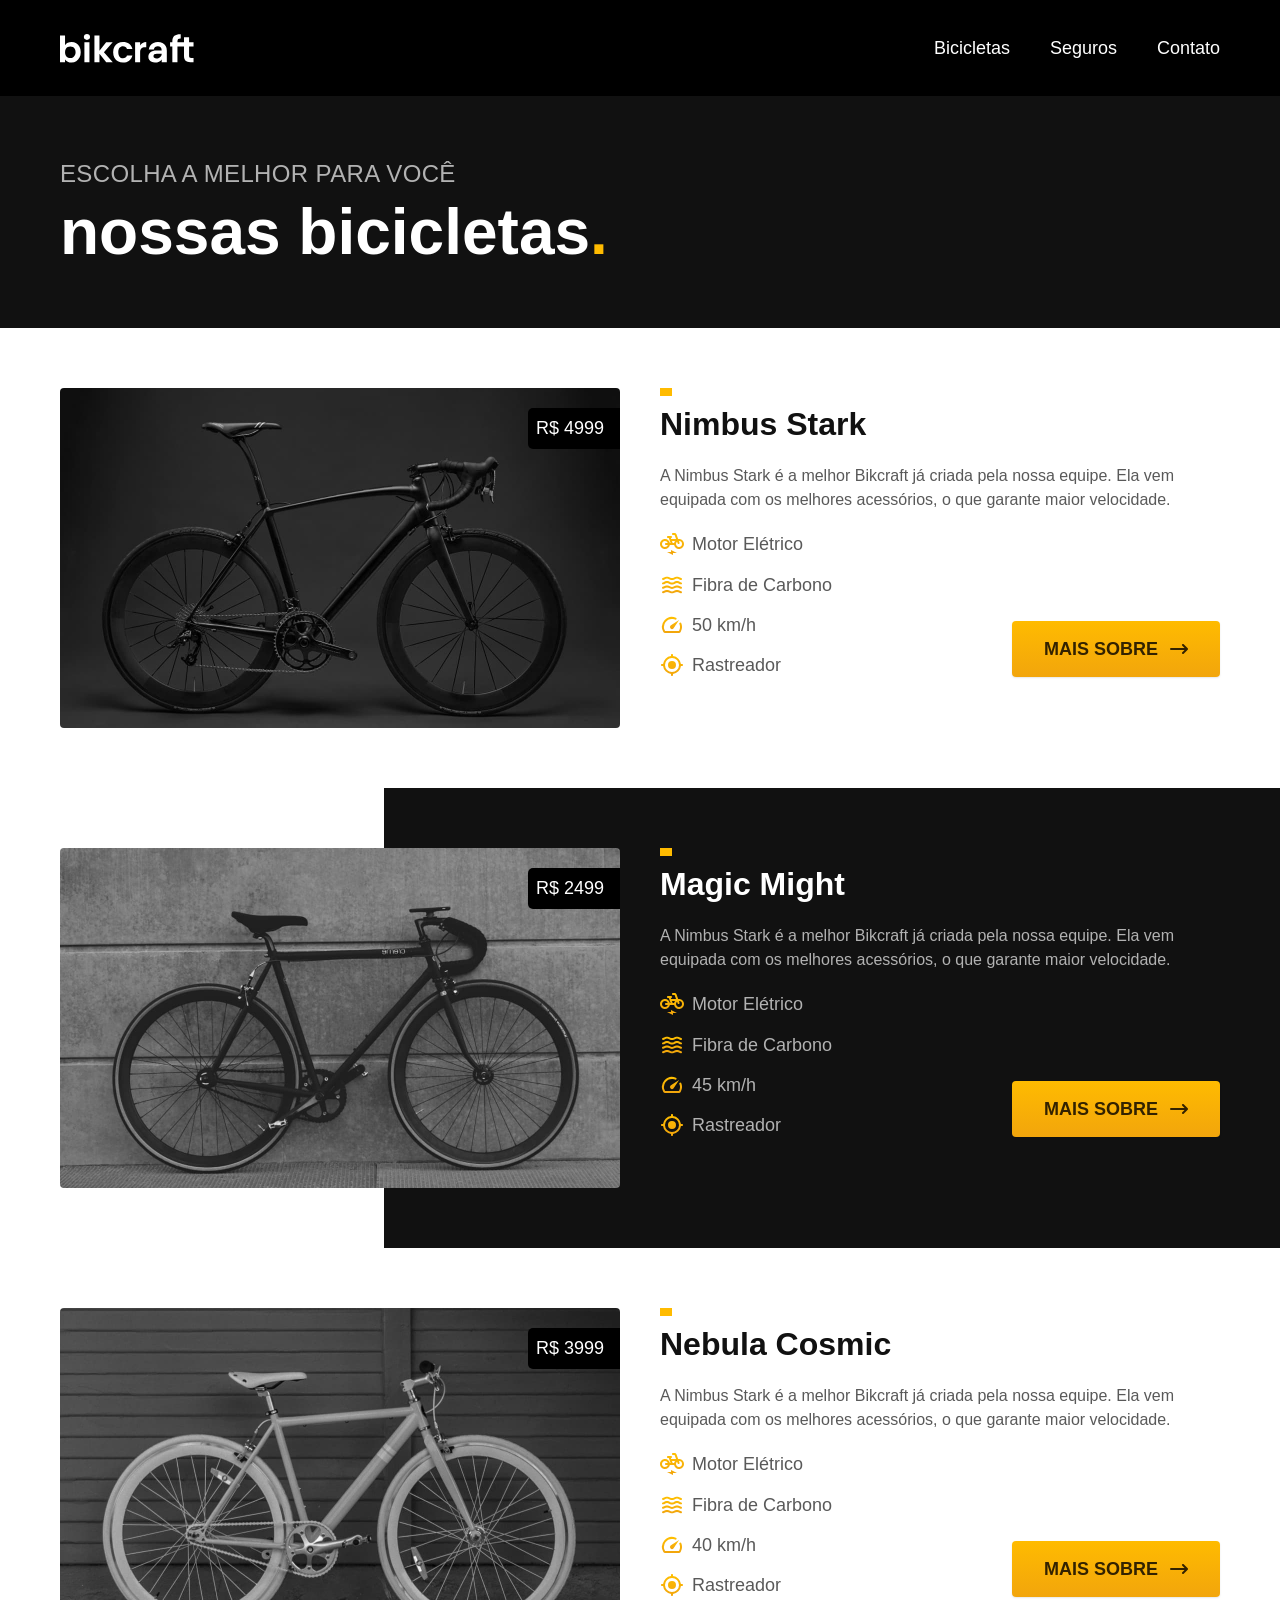
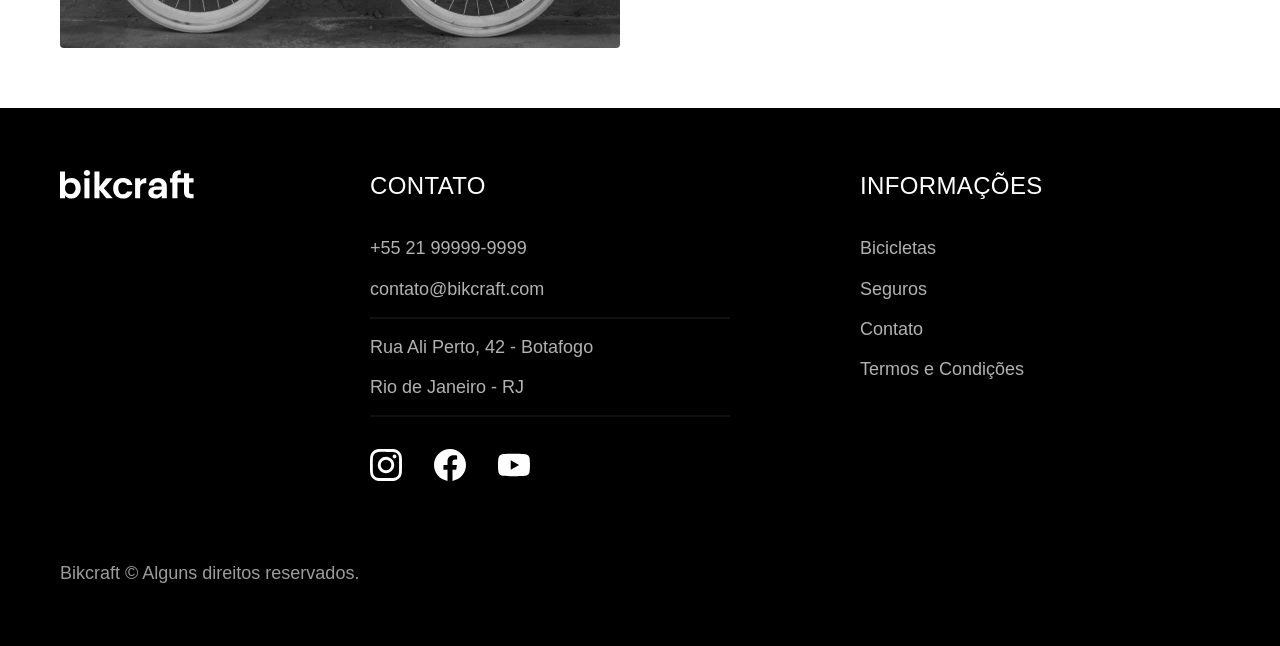
==== bicicletas.html @ 522a3705 "interações internas" ====
<!DOCTYPE html>
<html lang="pt-br">

<head>
  <meta charset="UTF-8">
  <meta name="viewport" content="width=device-width, initial-scale=1.0">
  <title>Bicicletas | Bikcraft</title>
  <meta name="description" content="Bicicletas.">

  <link rel="stylesheet" href="./css/style.css">

</head>

<body id="bicicletas">
  <header class="header-bg">
    <div class="header container">
      <a href="./">
        <img src="./img/bikcraft.svg" alt="Bikcraft">
      </a>

      <nav aria-label="primária">
        <ul class="header-menu font-1-m cor-0">
          <li><a href="./bicicletas.html">Bicicletas</a></li>
          <li><a href="./seguros.html">Seguros</a></li>
          <li><a href="./contato.html">Contato</a></li>
        </ul>
      </nav>
    </div>
  </header>

  <main>
    <div class="titulo-bg">
      <div class="titulo container">
        <p class="font-2-l-b cor-5">Escolha a melhor para você</p>
        <h1 class="font-1-xxl cor-0">nossas bicicletas<span class="cor-p1">.</span></h1>
      </div>
    </div>

    <div class="bicicletas container">
      <div class="bicicletas-imagem">
        <img src="./img/bicicletas/nimbus.jpg" alt="Bicicleta Preta">
        <span class="font-2-m cor-0">R$ 4999</span>
      </div>
      <div class="bicicletas-conteudo">
        <h2 class="font-1-xl">Nimbus Stark</h2>
        <p class="font-2-s cor-8">A Nimbus Stark é a melhor Bikcraft já criada pela nossa equipe. Ela vem equipada com os melhores acessórios, o que garante maior velocidade.</p>
        <ul class="font-1-m cor-8">
          <li>
            <img src="./img/icones/eletrica.svg" alt="">
            Motor Elétrico
          </li>
          <li>
            <img src="./img/icones/carbono.svg" alt="">
            Fibra de Carbono
          </li>
          <li>
            <img src="./img/icones/velocidade.svg" alt="">
            50 km/h
          </li>
          <li>
            <img src="./img/icones/rastreador.svg" alt="">
            Rastreador
          </li>
        </ul>
        <a class="botao seta" href="./bicicletas/nimbus.html">Mais Sobre</a>
      </div>
    </div>

    <div class="bicicletas-bg">
      <div class="bicicletas container">
        <div class="bicicletas-imagem">
          <img src="./img/bicicletas/magic.jpg" alt="Bicicleta Preta">
          <span class="font-2-m cor-0">R$ 2499</span>
        </div>
        <div class="bicicletas-conteudo">
          <h2 class="font-1-xl cor-0">Magic Might</h2>
          <p class="font-2-s cor-5">A Nimbus Stark é a melhor Bikcraft já criada pela nossa equipe. Ela vem equipada com os melhores acessórios, o que garante maior velocidade.</p>
          <ul class="font-1-m cor-5">
            <li>
              <img src="./img/icones/eletrica.svg" alt="">
              Motor Elétrico
            </li>
            <li>
              <img src="./img/icones/carbono.svg" alt="">
              Fibra de Carbono
            </li>
            <li>
              <img src="./img/icones/velocidade.svg" alt="">
              45 km/h
            </li>
            <li>
              <img src="./img/icones/rastreador.svg" alt="">
              Rastreador
            </li>
          </ul>
          <a class="botao seta" href="./bicicletas/magic.html">Mais Sobre</a>
        </div>
      </div>
    </div>

    <div class="bicicletas container">
      <div class="bicicletas-imagem">
        <img src="./img/bicicletas/nebula.jpg" alt="Bicicleta Preta">
        <span class="font-2-m cor-0">R$ 3999</span>
      </div>
      <div class="bicicletas-conteudo">
        <h2 class="font-1-xl">Nebula Cosmic</h2>
        <p class="font-2-s cor-8">A Nimbus Stark é a melhor Bikcraft já criada pela nossa equipe. Ela vem equipada com os melhores acessórios, o que garante maior velocidade.</p>
        <ul class="font-1-m cor-8">
          <li>
            <img src="./img/icones/eletrica.svg" alt="">
            Motor Elétrico
          </li>
          <li>
            <img src="./img/icones/carbono.svg" alt="">
            Fibra de Carbono
          </li>
          <li>
            <img src="./img/icones/velocidade.svg" alt="">
            40 km/h
          </li>
          <li>
            <img src="./img/icones/rastreador.svg" alt="">
            Rastreador
          </li>
        </ul>
        <a class="botao seta" href="./bicicletas/nebula.html">Mais Sobre</a>
      </div>
    </div>
  </main>

  <footer class="footer-bg">
    <div class="footer container">
      <img src="./img/bikcraft.svg" alt="Bikcraft">
      <div class="footer-contato">
        <h3 class="font-2-l-b cor-0">contato</h3>
        <ul class="cor-5 font-2-m">
          <li><a href="tel:+5521999999999">+55 21 99999-9999</a></li>
          <li><a href="mailto:contato@bikcraft.com">contato@bikcraft.com</a></li>
          <li>Rua Ali Perto, 42 - Botafogo</li>
          <li>Rio de Janeiro - RJ</li>
        </ul>
        <div class="footer-redes">
          <a href="./">
            <img src="./img/redes/instagram.svg" alt="Instagram">
          </a>
          <a href="./">
            <img src="./img/redes/facebook.svg" alt="Facebook">
          </a>
          <a href="./">
            <img src="./img/redes/youtube.svg" alt="Youtube">
          </a>
        </div>
      </div>
      <div class="footer-informacoes">
        <h3 class="font-2-l-b cor-0">Informações</h3>
        <nav>
          <ul class="font-1-m cor-5">
            <li><a href="./bicicletas.html">Bicicletas</a></li>
            <li><a href="./seguros.html">Seguros</a></li>
            <li><a href="./contato.html">Contato</a></li>
            <li><a href="./termos.html">Termos e Condições</a></li>
          </ul>
        </nav>
      </div>
      <p class="footer-copy font-2-m cor-6">Bikcraft © Alguns direitos reservados.</p>
    </div>
  </footer>
</body>

</html>
---- css/style.css ----
@import "./global/global.css";
@import "./utilidades/tipografia.css";
@import "./utilidades/cores.css";

@import "./global/header.css";
@import "./global/footer.css";

/* Utilidades */
@import "./utilidades/componentes.css";

/* Home */
@import "./home/introducao.css";
@import "./home/tecnologia.css";
@import "./home/parceiros.css";
@import "./home/depoimento.css";

/* Bicicletas */
@import "./bicicletas/bicicletas-lista.css";
@import "./bicicletas/bicicletas.css";

/* Bicicleta */
@import "./bicicleta/bicicleta.css";
@import "./bicicleta/seguro.css";

/* Seguros */
@import "./seguros/seguros.css";
@import "./seguros/vantagens.css";
@import "./seguros/perguntas.css";

/* Termos */
@import "./termos/termos.css";
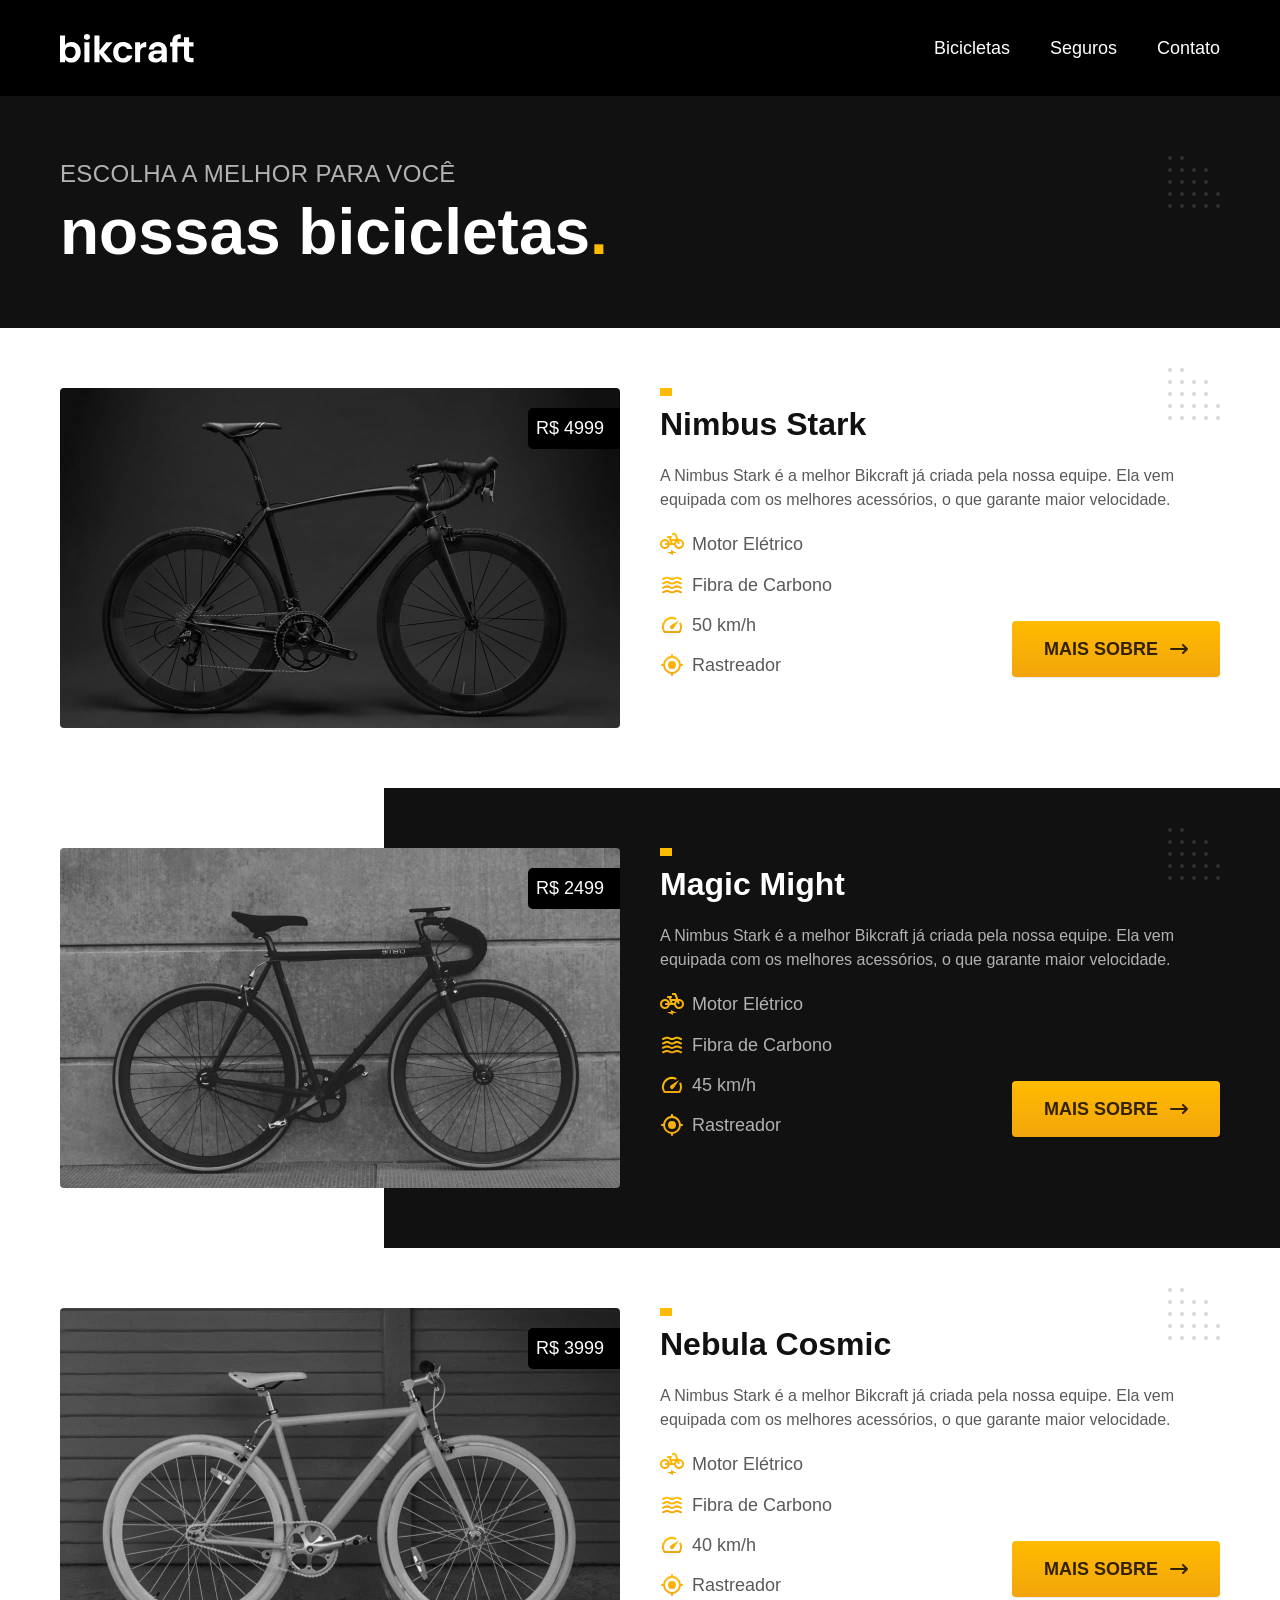
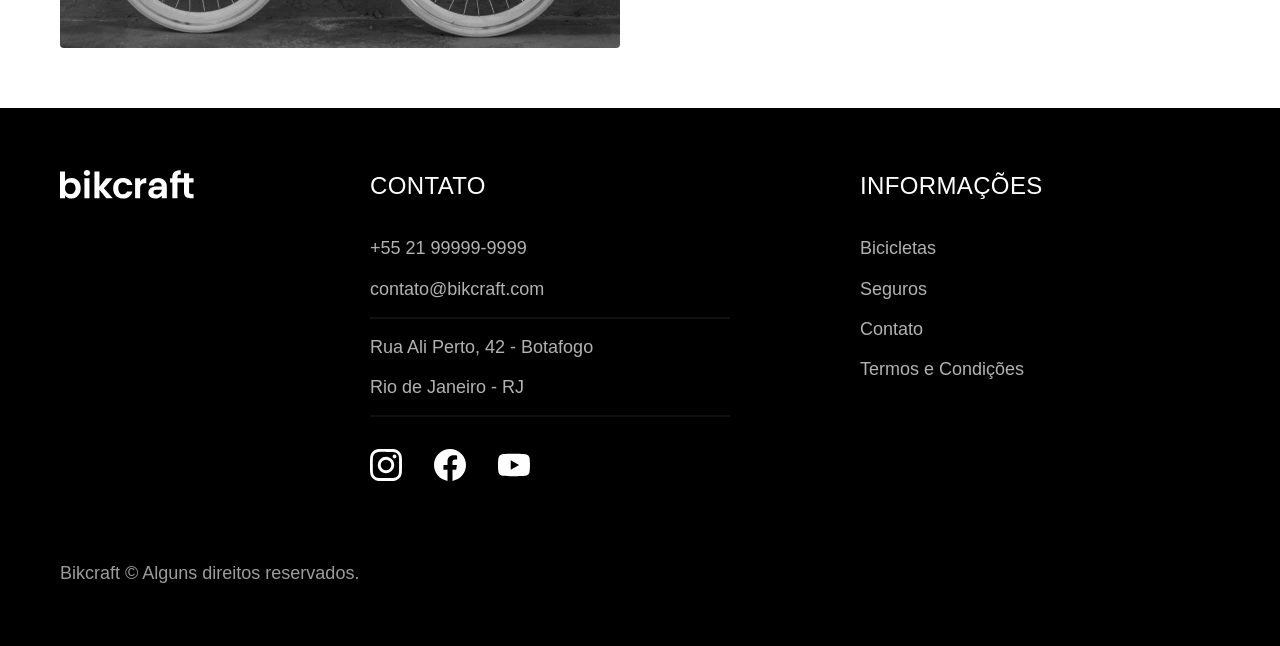
==== commit 8fad468b: "site html css completo" ====
--- a/bicicletas.html
+++ b/bicicletas.html
@@ -7,6 +7,7 @@
   <title>Bicicletas | Bikcraft</title>
   <meta name="description" content="Bicicletas.">
 
+  <link rel="preload" href="./css/style.css" as="style">
   <link rel="stylesheet" href="./css/style.css">
 
 </head>
@@ -15,7 +16,7 @@
   <header class="header-bg">
     <div class="header container">
       <a href="./">
-        <img src="./img/bikcraft.svg" alt="Bikcraft">
+        <img src="./img/bikcraft.svg" width="136" height="32" alt="Bikcraft">
       </a>
 
       <nav aria-label="primária">
@@ -38,7 +39,7 @@
 
     <div class="bicicletas container">
       <div class="bicicletas-imagem">
-        <img src="./img/bicicletas/nimbus.jpg" alt="Bicicleta Preta">
+        <img src="./img/bicicletas/nimbus.jpg" width="1120" height="680" alt="Bicicleta Preta">
         <span class="font-2-m cor-0">R$ 4999</span>
       </div>
       <div class="bicicletas-conteudo">
@@ -46,19 +47,19 @@
         <p class="font-2-s cor-8">A Nimbus Stark é a melhor Bikcraft já criada pela nossa equipe. Ela vem equipada com os melhores acessórios, o que garante maior velocidade.</p>
         <ul class="font-1-m cor-8">
           <li>
-            <img src="./img/icones/eletrica.svg" alt="">
+            <img src="./img/icones/eletrica.svg" width="32" height="32" alt="">
             Motor Elétrico
           </li>
           <li>
-            <img src="./img/icones/carbono.svg" alt="">
+            <img src="./img/icones/carbono.svg" width="32" height="32" alt="">
             Fibra de Carbono
           </li>
           <li>
-            <img src="./img/icones/velocidade.svg" alt="">
+            <img src="./img/icones/velocidade.svg" width="32" height="32" alt="">
             50 km/h
           </li>
           <li>
-            <img src="./img/icones/rastreador.svg" alt="">
+            <img src="./img/icones/rastreador.svg" width="32" height="32" alt="">
             Rastreador
           </li>
         </ul>
@@ -69,7 +70,7 @@
     <div class="bicicletas-bg">
       <div class="bicicletas container">
         <div class="bicicletas-imagem">
-          <img src="./img/bicicletas/magic.jpg" alt="Bicicleta Preta">
+          <img src="./img/bicicletas/magic.jpg" width="1120" height="680" alt="Bicicleta Preta">
           <span class="font-2-m cor-0">R$ 2499</span>
         </div>
         <div class="bicicletas-conteudo">
@@ -77,19 +78,19 @@
           <p class="font-2-s cor-5">A Nimbus Stark é a melhor Bikcraft já criada pela nossa equipe. Ela vem equipada com os melhores acessórios, o que garante maior velocidade.</p>
           <ul class="font-1-m cor-5">
             <li>
-              <img src="./img/icones/eletrica.svg" alt="">
+              <img src="./img/icones/eletrica.svg" width="32" height="32" alt="">
               Motor Elétrico
             </li>
             <li>
-              <img src="./img/icones/carbono.svg" alt="">
+              <img src="./img/icones/carbono.svg" width="32" height="32" alt="">
               Fibra de Carbono
             </li>
             <li>
-              <img src="./img/icones/velocidade.svg" alt="">
+              <img src="./img/icones/velocidade.svg" width="32" height="32" alt="">
               45 km/h
             </li>
             <li>
-              <img src="./img/icones/rastreador.svg" alt="">
+              <img src="./img/icones/rastreador.svg" width="32" height="32" alt="">
               Rastreador
             </li>
           </ul>
@@ -100,7 +101,7 @@
 
     <div class="bicicletas container">
       <div class="bicicletas-imagem">
-        <img src="./img/bicicletas/nebula.jpg" alt="Bicicleta Preta">
+        <img src="./img/bicicletas/nebula.jpg" width="1120" height="680" alt="Bicicleta Preta">
         <span class="font-2-m cor-0">R$ 3999</span>
       </div>
       <div class="bicicletas-conteudo">
@@ -108,19 +109,19 @@
         <p class="font-2-s cor-8">A Nimbus Stark é a melhor Bikcraft já criada pela nossa equipe. Ela vem equipada com os melhores acessórios, o que garante maior velocidade.</p>
         <ul class="font-1-m cor-8">
           <li>
-            <img src="./img/icones/eletrica.svg" alt="">
+            <img src="./img/icones/eletrica.svg" width="32" height="32" alt="">
             Motor Elétrico
           </li>
           <li>
-            <img src="./img/icones/carbono.svg" alt="">
+            <img src="./img/icones/carbono.svg" width="32" height="32" alt="">
             Fibra de Carbono
           </li>
           <li>
-            <img src="./img/icones/velocidade.svg" alt="">
+            <img src="./img/icones/velocidade.svg" width="32" height="32" alt="">
             40 km/h
           </li>
           <li>
-            <img src="./img/icones/rastreador.svg" alt="">
+            <img src="./img/icones/rastreador.svg" width="32" height="32" alt="">
             Rastreador
           </li>
         </ul>
@@ -131,7 +132,7 @@
 
   <footer class="footer-bg">
     <div class="footer container">
-      <img src="./img/bikcraft.svg" alt="Bikcraft">
+      <img src="./img/bikcraft.svg" width="136" height="32" alt="Bikcraft">
       <div class="footer-contato">
         <h3 class="font-2-l-b cor-0">contato</h3>
         <ul class="cor-5 font-2-m">
@@ -142,13 +143,13 @@
         </ul>
         <div class="footer-redes">
           <a href="./">
-            <img src="./img/redes/instagram.svg" alt="Instagram">
+            <img src="./img/redes/instagram.svg" width="32" height="32" alt="Instagram">
           </a>
           <a href="./">
-            <img src="./img/redes/facebook.svg" alt="Facebook">
+            <img src="./img/redes/facebook.svg" width="32" height="32" alt="Facebook">
           </a>
           <a href="./">
-            <img src="./img/redes/youtube.svg" alt="Youtube">
+            <img src="./img/redes/youtube.svg" width="32" height="32" alt="Youtube">
           </a>
         </div>
       </div>
--- a/css/style.css
+++ b/css/style.css
@@ -7,6 +7,7 @@
 
 /* Utilidades */
 @import "./utilidades/componentes.css";
+@import "./utilidades/formulario.css";
 
 /* Home */
 @import "./home/introducao.css";
@@ -27,5 +28,12 @@
 @import "./seguros/vantagens.css";
 @import "./seguros/perguntas.css";
 
+/* Contato */
+@import "./contato/contato.css";
+@import "./contato/lojas.css";
+
+/* Orcamento */
+@import "./orcamento/orcamento.css";
+
 /* Termos */
 @import "./termos/termos.css";
--- a/css/style.css
+++ b/css/style.css
@@ -7,6 +7,7 @@
 
 /* Utilidades */
 @import "./utilidades/componentes.css";
+@import "./utilidades/formulario.css";
 
 /* Home */
 @import "./home/introducao.css";
@@ -27,5 +28,12 @@
 @import "./seguros/vantagens.css";
 @import "./seguros/perguntas.css";
 
+/* Contato */
+@import "./contato/contato.css";
+@import "./contato/lojas.css";
+
+/* Orcamento */
+@import "./orcamento/orcamento.css";
+
 /* Termos */
 @import "./termos/termos.css";
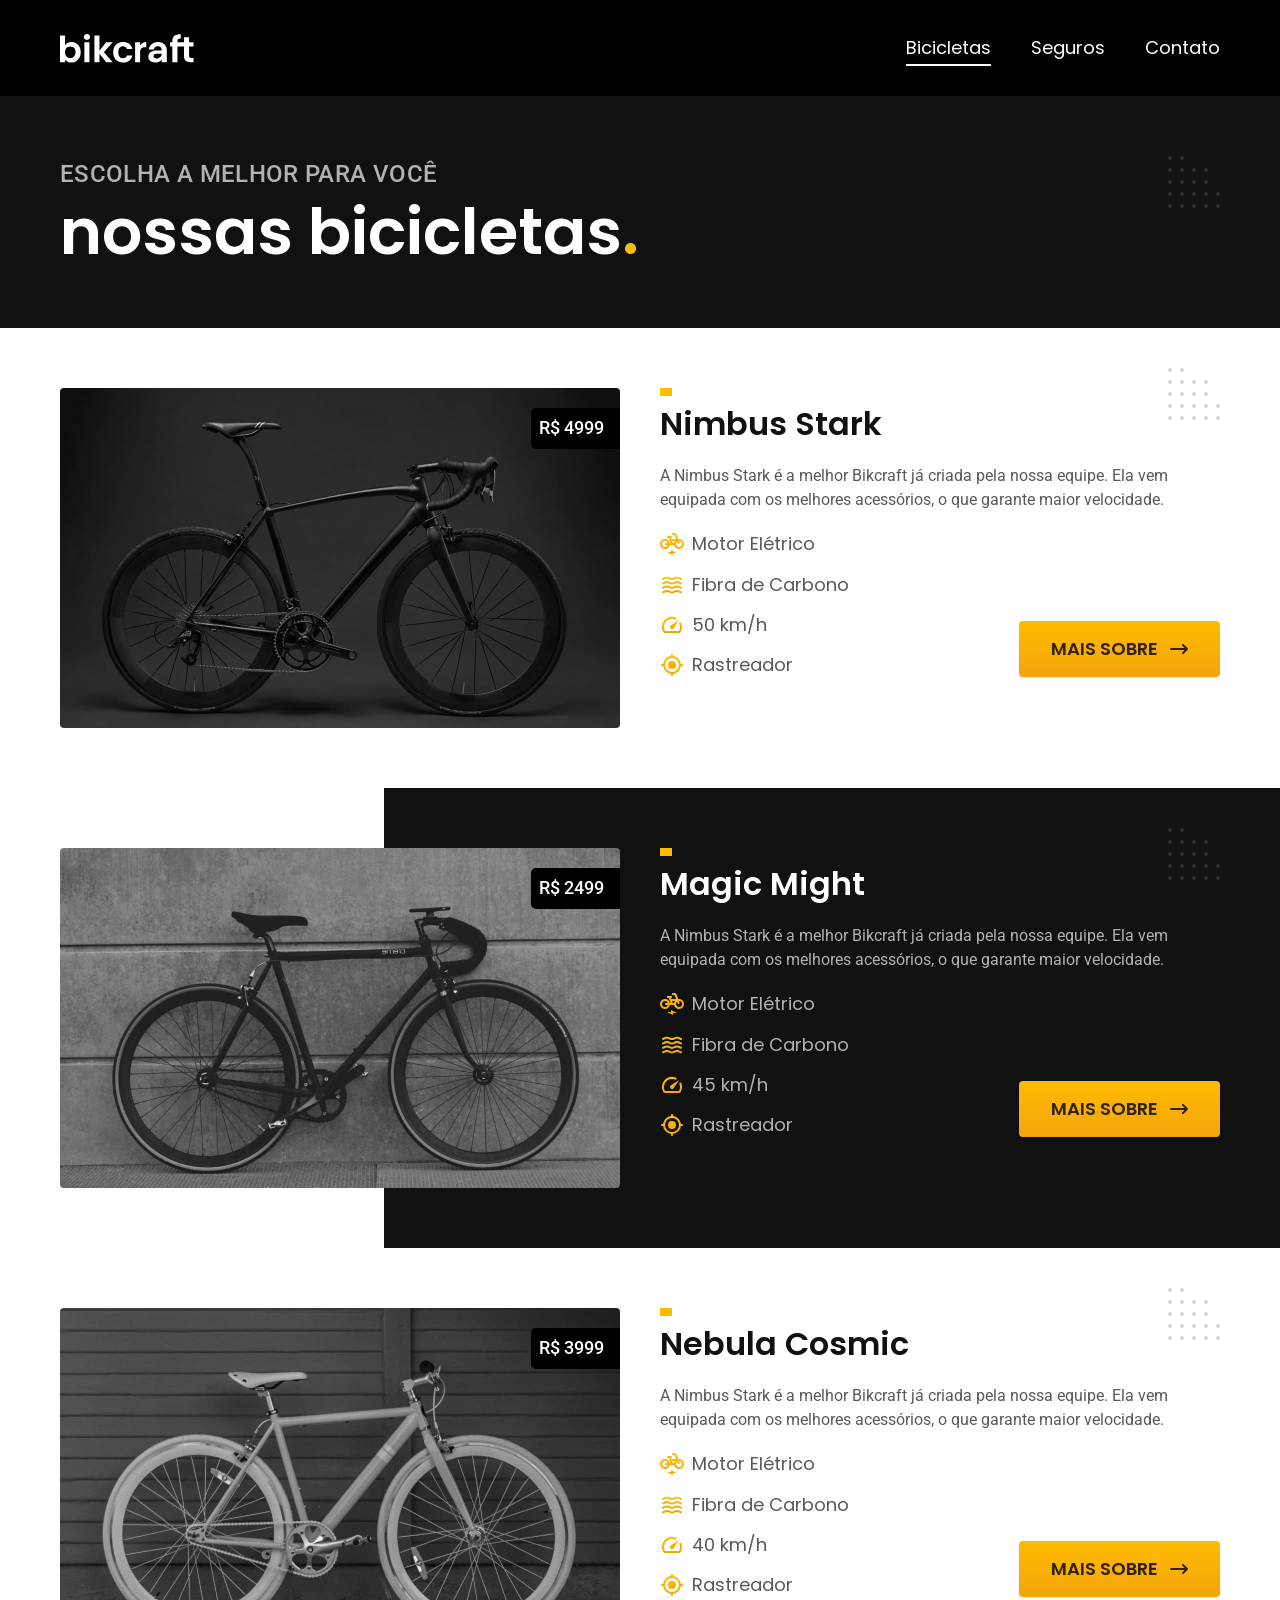
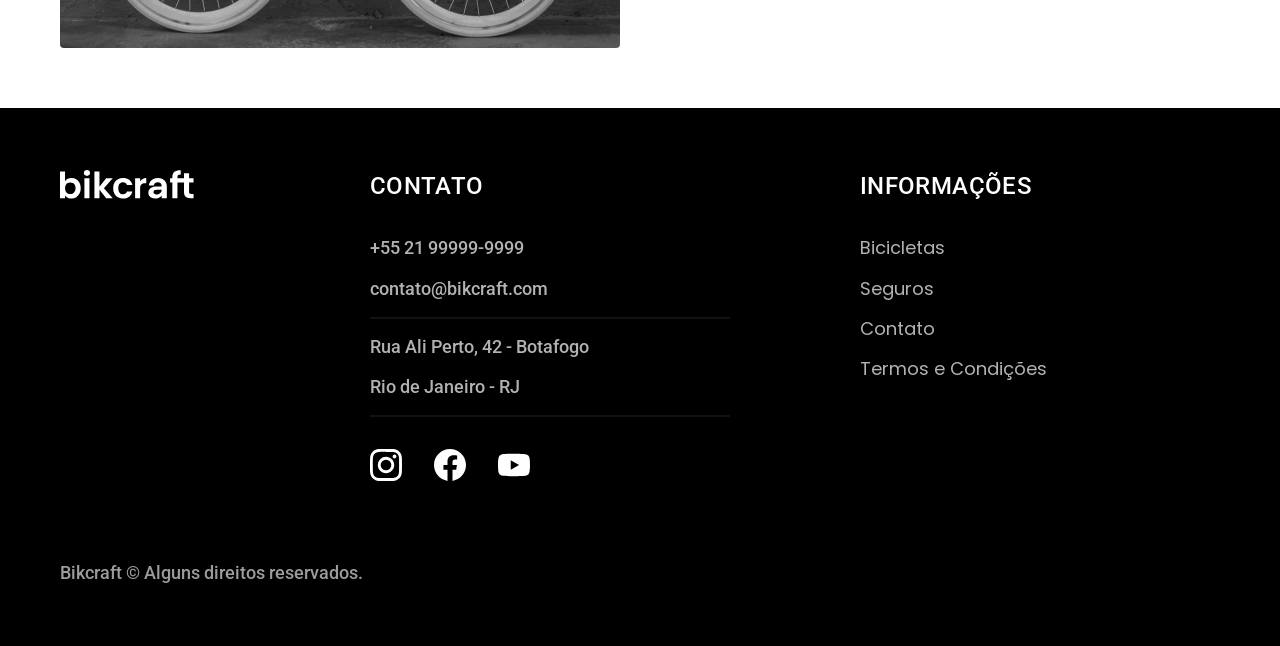
==== commit 52436b3d: "otimizado para producao" ====
--- a/bicicletas.html
+++ b/bicicletas.html
@@ -7,8 +7,15 @@
   <title>Bicicletas | Bikcraft</title>
   <meta name="description" content="Bicicletas.">
 
-  <link rel="preload" href="./css/style.css" as="style">
-  <link rel="stylesheet" href="./css/style.css">
+  <link rel="icon" href="./favicon.svg" type="image/svg+xml">
+  <link rel="preload" href="./css/style.min.css" as="style">
+  <link rel="stylesheet" href="./css/style.min.css">
+
+  <script>document.documentElement.classList.add('js');</script>
+
+  <link rel="preconnect" href="https://fonts.googleapis.com">
+  <link rel="preconnect" href="https://fonts.gstatic.com" crossorigin>
+  <link href="https://fonts.googleapis.com/css2?family=Merriweather:ital,wght@1,900&family=Poppins:wght@400;600&family=Roboto:wght@400;@500&display=swap" rel="stylesheet">
 
 </head>
 
@@ -167,6 +174,7 @@
       <p class="footer-copy font-2-m cor-6">Bikcraft © Alguns direitos reservados.</p>
     </div>
   </footer>
+  <script src="./js/script.js"></script>
 </body>
 
 </html>
--- a/css/style.min.css
+++ b/css/style.min.css
@@ -0,0 +1 @@
+body{margin:0;font-family:Arial,Helvetica,sans-serif;color:#111}blockquote,dd,h1,h2,h3,h4,p,ul{margin:0}ul{padding:0;list-style:none}a{text-decoration:none;color:inherit}img{max-width:100%;height:auto;display:block}img[src$=".jpg"]{border-radius:4px}.font-1-xs{font:600 0.75rem/1.35 Poppins,sans-serif}.font-2-xs{font:400 0.875rem/1.43 Roboto,sans-serif}.font-2-s{font:400 1rem/1.5 Roboto,sans-serif}.font-1-s{font:400 1rem/1.5 Poppins,sans-serif}.font-2-m{font:500 1.125rem/1.35 Roboto,sans-serif}.font-1-m-b{font:600 1.125rem/1.35 Poppins,sans-serif}.font-1-m{font:400 1.125rem/1.35 Poppins,sans-serif}.font-2-l,.font-2-l-b{font:400 1.5rem/1.5 Roboto,sans-serif}.font-2-l-b{font-weight:500;letter-spacing:.015em;text-transform:uppercase}.font-1-l{font:400 1.5rem/1.5 Poppins,sans-serif}.font-1-xl{font:600 2rem/1.25 Poppins,sans-serif}.font-2-xl{font:500 2rem/1.25 Roboto,sans-serif}.font-1-xxl{font:600 4rem/1.125 Poppins,sans-serif}@media (max-width:1100px){.font-1-xxl{font-size:3rem}.font-2-l,.font-2-l-b{font-size:1.25rem}}@media (max-width:800px){.font-1-xxl{font-size:2rem}.font-1-xl,.font-2-xl{font-size:1.5rem}}:root{--cor-0:#ffffff;--cor-1:#f7f7f7;--cor-2:#ededed;--cor-3:#dedede;--cor-4:#cccccc;--cor-5:#b2b2b2;--cor-6:#9c9c9c;--cor-7:#717171;--cor-8:#595959;--cor-9:#404040;--cor-10:#2e2e2e;--cor-11:#111111;--cor-12:#000000;--cor-p1:#ffbb00;--cor-p2:#e4a30b;--cor-p3:#a66f00;--cor-p4:#664400;--cor-p5:#332200}.cor-0{color:var(--cor-0)}.cor-1{color:var(--cor-1)}.cor-2{color:var(--cor-2)}.cor-3{color:var(--cor-3)}.cor-4{color:var(--cor-4)}.cor-5{color:var(--cor-5)}.cor-6{color:var(--cor-6)}.cor-7{color:var(--cor-7)}.cor-8{color:var(--cor-8)}.cor-9{color:var(--cor-9)}.cor-10{color:var(--cor-10)}.cor-11{color:var(--cor-11)}.cor-12{color:var(--cor-12)}.cor-p1{color:var(--cor-p1)}.cor-p2{color:var(--cor-p2)}.cor-p3{color:var(--cor-p3)}.cor-p4{color:var(--cor-p4)}.cor-p5{color:var(--cor-p5)}.js .fadeInDown{transform:translate3d(0,-20px,0)}.js .fadeInUp{transform:translate3d(0,20px,0)}.js .fadeInRight{transform:translate3d(20px,0,0)}.js .fadeInLeft{transform:translate3d(-20px,0,0)}.js [data-anime]{opacity:0}.js .anime{opacity:1;transform:none;transition:transform .8s,opacity .8s}.header-bg{background-color:var(--cor-12)}.header{display:flex;flex-wrap:wrap;gap:20px;justify-content:space-between;align-items:center;padding-top:20px;padding-bottom:20px}.header-menu{display:flex;flex-wrap:wrap;gap:40px}.header-menu a{padding:16px 0;display:inline-block;position:relative}.header-menu a:after{content:"";display:block;height:2px;width:0%;background:var(--cor-0);margin-top:4px;transition:.3s;position:absolute}.header-menu a.ativo::after,.header-menu a:hover::after{width:100%}@media (max-width:800px){.header-menu{gap:20px}.header-menu a{background:var(--cor-11);padding:12px 16px;border-radius:4px}.header-menu a:hover{background-color:var(--cor-10)}.header a:after{display:none}}@media (max-width:600px){.header-menu{gap:12px}.header-menu a{padding:8px 12px;font-size:14px}}.footer-bg{background:var(--cor-12)}.footer{display:grid;grid-template-columns:3fr 5fr 4fr;gap:40px;padding-top:60px;padding-bottom:60px}.footer h3{margin-bottom:32px}.footer-contato ul{margin-bottom:32px}.footer-contato li:nth-child(2n):after{content:"";display:block;max-width:360px;height:2px;background:var(--cor-11);margin-top:16px}.footer li{margin-bottom:16px}.footer-redes{display:flex;gap:32px}.footer a:hover{color:var(--cor-0)}.footer-copy{grid-column:1/-1;margin-top:40px}@media (max-width:800px){.footer>img{display:none}.footer{grid-template-columns:1fr 1fr}}@media (max-width:600px){.footer{grid-template-columns:1fr;gap:60px}.footer-copy{margin-top:0}}.container{box-sizing:border-box;max-width:1200px;padding-left:20px;padding-right:20px;margin-left:auto;margin-right:auto}.botao{display:inline-block;padding:16px 32px;background:linear-gradient(#fb0,#f2a50c);border-radius:4px;box-shadow:0 1px 2px rgba(0,0,0,.1);text-transform:uppercase;color:var(--cor-p5);font:600 1.125rem/1.35 Poppins,sans-serif;max-width:max-content;border:none;cursor:pointer}.botao:hover{background:linear-gradient(#ffb60d,#e59317)}.botao.secundario{background:var(--cor-10);color:var(--cor-2)}.botao.secundario:hover{background:var(--cor-9)}.botao.seta{display:flex;align-items:center}.botao.seta::after{content:"";display:inline-block;width:18px;height:10px;margin-left:12px;background:url("../img/icones/seta.svg");transition:transform .2s}.botao.seta:hover::after{transform:translateX(4px)}@media (max-width:600px){.botao{padding:12px 16px;font-size:1rem}}.link{display:inline-block;color:var(--cor-p1);font:500 1.5rem/1.5 Poppins,sans-serif;text-transform:uppercase}.link::after{content:"";display:block;width:100%;height:4px;background-color:currentColor}.link:hover{color:var(--cor-0)}.titulo-bg{padding-top:60px;padding-bottom:60px;background-color:var(--cor-11)}.titulo{background:url("../img/dec/top-right.svg") no-repeat top right 20px}.titulo p{margin-bottom:4px}@media (max-width:800px){.titulo{padding-top:40px;padding-bottom:40px}.titulo p{font-size:1rem;text-transform:lowercase;font-weight:400}}.form{display:grid;grid-template-columns:1fr 1fr;gap:20px}.form label{display:block;font:400 1rem/1.5 Poppins,sans-serif;margin-bottom:4px}.form .col-2{grid-column:span 2}.form input[type=email],.form input[type=text],.form textarea{font:400 1rem/1.5 Roboto,sans-serif;background:var(--cor-1);border:1px solid var(--cor-2);padding:12px;border-radius:4px;width:100%;box-sizing:border-box}.form input[type=email]:focus,.form input[type=text]:focus,.form textarea:focus{outline:0;border-color:var(--cor-p1);background:var(--cor-0);box-shadow:0 0 0 2px #fea}@media (max-width:600px){.form{grid-template-columns:1fr}.form .col-2{grid-column:1}}.introducao-bg{background:var(--cor-12) url("../img/dec/bottom-left.svg") no-repeat bottom 160px left 20px;box-shadow:inset 0 -120px var(--cor-0)}.introducao{display:grid;grid-template-columns:1fr 1fr;gap:0 40px}.introducao-conteudo{align-self:end;padding-bottom:200px}.introducao img{height:100%;width:100%;object-fit:cover;border-radius:4px}.introducao h1{margin-bottom:32px}.introducao p{margin-bottom:20px}@media (max-width:800px){.introducao-bg{background:var(--cor-11);padding-top:40px;box-shadow:inset 0 -60px var(--cor-0)}.introducao{grid-template-columns:1fr;gap:32px}.introducao-conteudo{padding-bottom:0}.introducao h1{margin-bottom:16px}.introducao img{height:300px;width:100%}}.tecnologia-bg{background-color:var(--cor-11);box-shadow:inset 0 80px var(--cor-0),inset 0 -80px var(--cor-0)}.tecnologia{display:grid;grid-template-columns:1fr 1fr;gap:40px}.tecnologia-imagem img{height:100%;width:100%;object-fit:cover;object-position:left}.tecnologia-conteudo{padding-top:160px;padding-bottom:160px}.tecnologia-conteudo>span{display:block;margin-bottom:20px}.tecnologia-conteudo h2{margin-bottom:32px}.tecnologia-conteudo>p{margin-bottom:20px}.tecnologia-conteudo a{margin-bottom:80px}.tecnologia-vantagens{display:flex;gap:40px}.tecnologia-vantagens h3{margin-bottom:8px;width:max-content}.tecnologia-vantagens img{width:24px;margin-bottom:8px}@media (max-width:800px){.tecnologia-bg{box-shadow:initial}.tecnologia{grid-template-columns:1fr}.tecnologia-conteudo{padding-top:60px;padding-bottom:60px}.tecnologia-imagem{display:none}.tecnologia-conteudo a{margin-bottom:60px}}@media (max-width:600px){.tecnologia-vantagens{flex-direction:column}}.parceiros{padding-top:60px;padding-bottom:120px}.parceiros h2{margin-bottom:60px}.parceiros ul{padding:0 20px;max-width:1400px;display:grid;grid-template-columns:repeat(4,1fr);margin:0 auto}.parceiros li{display:flex;padding:32px;border-left:2px solid var(--cor-2)}.parceiros img{margin:auto}.parceiros li:first-child,.parceiros li:nth-child(5){border-left:none}.parceiros li:nth-child(n+5){border-top:2px solid var(--cor-2)}@media (max-width:800px){.parceiros{padding-bottom:60px}.parceiros h2{margin-bottom:20px}.parceiros ul{grid-template-columns:repeat(2,1fr)}.parceiros li:nth-child(n+3){border-top:2px solid var(--cor-2)}.parceiros li:nth-child(odd){border-left:none}}@media (max-width:400px){.parceiros li{padding:26px}}.depoimento{display:grid;grid-template-columns:1fr 1fr;background-color:var(--cor-p1);overflow:hidden}.depoimento img{border-radius:0;width:100%;height:100%;object-fit:cover}.depoimento-conteudo{padding:40px 40px 80px 80px;align-self:end;background:url("../img/dec/bottom-right-p.svg") no-repeat bottom 40px right 40px}.depoimento-conteudo p{max-width:30ch;font-family:Merriweather,serif;font-style:italic;font-weight:900;margin-bottom:32px;position:relative}.depoimento p::after,.depoimento p::before{font-size:5rem;color:var(--cor-p2);position:absolute}.depoimento p::before{content:"“";left:-46px;top:-20px}.depoimento p::after{content:"”"}@media (min-width:1200px){.depoimento img{max-height:500px}}@media (max-width:800px){.depoimento{grid-template-columns:1fr;text-align:center}.depoimento-conteudo{padding:40px 20px;justify-self:center}.depoimento p{max-width:28ch;font-size:1.5rem}.depoimento img{max-height:200px}.depoimento p::before{left:-36px}}@media (max-width:500px){.depoimento p{max-width:24ch;font-size:1.2rem}.depoimento p::before{left:-20px}.depoimento p::after,.depoimento p::before{font-size:4.5rem}}@media (max-width:350px){.depoimento p{max-width:20ch;font-size:1rem}.depoimento p::before{left:-30px}.depoimento p::after,.depoimento p::before{font-size:3.5rem}}.bicicletas-lista{padding-top:60px;padding-bottom:120px}.bicicletas-lista h2{margin-bottom:40px}.bicicletas-lista ul{display:flex;gap:40px;padding:0 20px 20px 20px;max-width:1400px;margin-left:auto;margin-right:auto;overflow-x:auto}#bicleta .bicicletas-lista ul{padding:0 0 20px 0}.bicicletas-lista li{flex:1;min-width:280px}.bicicletas-lista a{display:block}.bicicletas-lista img{margin-bottom:16px}.bicicletas-lista h3{margin-bottom:8px;display:flex;align-items:center}.bicicletas-lista h3::before{content:"";display:inline-block;height:8px;width:12px;margin-right:8px;background-color:var(--cor-p1);transition:width .2s}.bicicletas-lista a:hover h3::before{width:24px}.bicicletas-lista li span{padding-left:20px}@media (max-width:800px){.bicicletas-lista{padding-bottom:60px}.bicicletas-lista ul{gap:20px}}.bicicletas-bg{background-image:linear-gradient(to right,var(--cor-0) 30%,var(--cor-11) 0)}.bicicletas{display:grid;grid-template-columns:1fr 1fr;gap:40px;padding-bottom:60px;padding-top:60px;background:url("../img/dec/top-right.svg") no-repeat top 40px right 20px}.bicicletas-imagem{display:grid}.bicicletas-imagem img{grid-area:1/1}.bicicletas-imagem span{grid-area:1/1;place-self:start end;margin-top:20px;background:var(--cor-12);padding:8px 16px 8px 8px;display:inline-block;border-radius:5px 0 0 5px}.bicicletas-conteudo{display:grid;grid-template-columns:1fr auto;align-content:start}.bicicletas h2,.bicicletas p{grid-column:1/-1;margin-bottom:20px}.bicicletas h2::before{content:"";display:block;width:12px;height:8px;background-color:var(--cor-p1);margin-bottom:8px}.bicicletas a{place-self:end}.bicicletas li{display:flex;align-items:center}.bicicletas ul{display:grid;gap:16px}.bicicletas-conteudo img{width:24px;margin-right:8px}@media (max-width:800px){.bicicletas-bg{background:var(--cor-11)}.bicicletas{grid-template-columns:1fr;gap:20px;padding-top:40px;padding-bottom:40px}}@media (max-width:600px){.bicicletas-conteudo{grid-template-columns:1fr}.bicicletas ul{font-size:1rem;grid-template-columns:1fr 1fr;margin-bottom:32px}.bicicletas a{place-self:start}}.bicicleta{display:grid;grid-template-columns:1fr 1fr;align-items:start;gap:40px;padding-top:60px;padding-bottom:60px}#bicicleta .titulo p{text-transform:uppercase}.bicicleta-imagens{display:flex;flex-wrap:wrap;gap:20px}.bicicleta-imagens img{flex:1;min-width:200px}.bicicleta-imagens img:first-child{min-width:100%}.bicicleta-conteudo>p{margin-bottom:32px}.bicicleta-comprar{display:grid;grid-template-columns:max-content auto;align-items:center;justify-items:start;gap:8px 12px;margin-bottom:40px}.bicicleta-comprar a{grid-row:span 2}.bicicleta-comprar span{display:flex;align-items:center;background-color:var(--cor-12);gap:8px;padding:4px 8px;border-radius:4px}.bicicleta-conteudo h2{text-transform:uppercase;letter-spacing:.15em;margin-bottom:12px}.bicicleta-ficha,.bicicleta-informacoes{padding:32px;background-color:var(--cor-12);border-radius:4px}.bicicleta-informacoes{margin-bottom:40px;display:grid;grid-template-columns:1fr 1fr;gap:32px}.bicicleta-informacoes img{width:24px;margin-bottom:8px}.bicicleta-informacoes h3{margin-bottom:8px}.bicicleta-ficha li{padding:4px 0;display:flex;justify-content:space-between;border-bottom:1px solid var(--cor-11)}.bicicleta-ficha li:last-child{border-bottom:none}.bicicleta-ficha span{color:var(--cor-6)}@media (max-width:800px){.bicicleta{grid-template-columns:1fr;padding-top:40px;padding-bottom:40px}.bicicleta-imagens{grid-row:2}}@media (max-width:400px){.bicicleta-informacoes{grid-template-columns:1fr}.bicicleta-comprar{grid-template-columns:1fr}}.seguro-bg{background-color:var(--cor-11);box-shadow:inset 0 120px var(--cor-0),inset 0 -120px var(--cor-12)}.seguro{display:grid;grid-template-columns:1fr 1fr;gap:40px}.seguro-imagem img{width:100%;height:100%;object-fit:cover}.seguro-conteudo{padding-top:180px;padding-bottom:180px}.seguro h2{margin-bottom:32px}.seguro p{margin-bottom:20px}@media (max-width:800px){.seguro-bg{box-shadow:inset 0 -60px var(--cor-12)}.seguro{grid-template-columns:1fr}.seguro-imagem{height:250px}.seguro-conteudo{grid-row:1;padding-top:40px;padding-bottom:0}}.seguros-bg{background:var(--cor-11)}.seguros{padding-top:60px;padding-bottom:60px;display:grid;grid-template-columns:1fr 1fr;gap:40px;align-items:center}#seguros .seguros{padding-top:0}.seguros h2{grid-column:1/-1}.seguros-item{background-color:var(--cor-12);padding:32px 32px 32px 60px;display:grid;grid-template-columns:1fr auto;border-radius:4px}.seguros-item h3{margin-bottom:40px}.seguros-item span{grid-column:2;display:block;text-align:right}.seguros-item ul{grid-column:1/-1;margin-bottom:32px}.seguros-item li{display:flex;align-items:center;position:relative}.seguros-item li+li{margin-top:20px}.seguros-item li::before{content:"";display:inline-block;width:13px;height:9px;background-image:url("../img/icones/lista.svg");position:absolute;left:-21px}.seguros-item a{grid-column:1/-1}@media (max-width:800px){.seguros{grid-template-columns:1fr}}.vantagens-bg{background-color:var(--cor-12)}.vantagens{padding-bottom:120px;padding-top:120px}.vantagens h2{margin-bottom:60px}.vantagens ul{display:grid;grid-template-columns:repeat(auto-fit,minmax(280px,max-content));gap:40px 80px}.vantagens h3,.vantagens img{margin-bottom:8px}@media (max-width:800px){.vantagens{padding-top:60px;padding-bottom:60px}.vantagens h2{margin-bottom:40px}.vantagens ul{gap:20px}}.perguntas{padding-bottom:120px;padding-top:120px}.perguntas h2{margin-bottom:60px}.perguntas dl>div{padding:20px;border-radius:4px}.perguntas dl>div:nth-child(odd){background-color:var(--cor-1)}.perguntas button{display:grid;grid-template-columns:auto 1fr auto;align-items:center;gap:8px;cursor:pointer;border:none;background:0 0;width:100%;text-align:left}.perguntas button::before{content:"";display:inline-block;width:12px;height:6px;background-color:var(--cor-p1)}.perguntas button::after{content:"";display:inline-block;width:14px;height:6px;background:url("../img/icones/seta-abrir.svg");transition:.3s}.perguntas button:hover::after,.perguntas button[aria-expanded=true]::after{transform:rotate(180deg)}.js .perguntas dd{display:none}.js .perguntas dd.ativa{display:block}.perguntas dd{padding-left:20px;padding-top:16px;max-width:80ch}@media (max-width:800px){.perguntas{padding-top:60px;padding-bottom:60px}.perguntas h2{margin-bottom:40px}}#contato{background:linear-gradient(var(--cor-11) 600px,var(--cor-1) 0)}.contato{display:grid;grid-template-columns:5fr 7fr}.contato-dados,.contato-formulario{padding:60px;box-shadow:0 1px 2px rgba(0,0,0,.1)}.contato-dados{border-radius:5px 0 0 5px;background:var(--cor-12) url("../img/dec/bottom-left.svg") no-repeat bottom 20px left 20px}.contato-formulario{border-radius:0 5px 5px 0;background:var(--cor-0) url("../img/dec/bottom-right.svg") no-repeat bottom 20px right 20px}.contato-dados h2{margin-bottom:60px}.contato-endereco{margin-bottom:32px;padding-left:28px;background:url("../img/icones/local.svg") no-repeat 0 2px}.contato-endereco p{margin-bottom:8px}.contato-meios a{display:block;max-width:max-content;margin-bottom:8px;padding-left:28px}.contato-meios a:hover{color:var(--cor-0)}.contato-meios a:first-child{background:url("../img/icones/email.svg") no-repeat 0 2px}.contato-meios a:nth-child(2){margin-bottom:32px}.contato-meios a:nth-child(3){background:url("../img/icones/telefone.svg") no-repeat 0 2px;margin-bottom:60px}.contato-redes{display:flex;gap:32px;padding-left:28px}@media (max-width:800px){.contato{grid-template-columns:1fr}.contato-dados,.contato-formulario{padding:20px}.contato-dados{border-radius:5px 5px 0 0;background:var(--cor-12)}.contato-formulario{border-radius:0 0 5px 5px}.contato-dados h2,.contato-meios a:nth-child(3){margin-bottom:32px}.contato-redes{margin-bottom:12px}}.lojas{display:grid;grid-template-columns:1fr 1fr;gap:0 40px;padding-bottom:120px;padding-top:120px}.lojas h2{grid-column:1/-1;margin-bottom:60px}.lojas img{border-radius:4px 4px 0 0}.lojas-item{border-radius:4px;background:var(--cor-0);box-shadow:0 1px 2px rgba(0,0,0,.1)}.lojas-conteudo{display:grid;grid-template-columns:1fr 1fr;gap:32px 16px;padding:32px}.lojas-conteudo h3,.lojas-tempo{grid-column:1/-1}.lojas-dados{display:grid;gap:8px;border-left:2px solid var(--cor-2);padding-left:12px}.lojas-tempo{display:flex;align-items:center;gap:8px}@media (max-width:800px){.lojas{gap:20px;padding-top:60px;padding-bottom:60px}.lojas h2{margin-bottom:32px}.lojas-conteudo{grid-template-columns:1fr}}@media (max-width:600px){.lojas{grid-template-columns:1fr}}#orcamento{background:linear-gradient(var(--cor-11) 600px,var(--cor-1) 0)}.orcamento{display:grid;grid-template-columns:5fr 7fr;padding-bottom:120px}.orcamento h2{text-transform:uppercase;position:relative;display:flex;align-items:center}.orcamento h2::before{content:"";display:inline-block;width:4px;height:8px;background-color:var(--cor-p1);position:absolute;left:-12px}.orcamento-dados,.orcamento-produto{padding:60px;box-shadow:0 1px 2px rgba(0,0,0,.1)}.orcamento-produto{border-radius:5px 0 0 5px;background:var(--cor-12) url("../img/dec/bottom-left.svg") no-repeat bottom 20px left 20px;display:grid;grid-template-columns:1fr 1fr;gap:20px;align-content:start}.orcamento-produto>*{grid-column:1/-1}.orcamento-produto>label{grid-column:initial}.orcamento-produto label{font:400 1rem/1.5 Poppins,sans-serif;color:var(--cor-4);background-color:var(--cor-10);padding:12px 16px;border-radius:4px;cursor:pointer;display:grid;grid-template-columns:auto 1fr auto;align-items:center;border:1px solid var(--cor-10)}.orcamento-produto input:checked+label{background:var(--cor-0);color:var(--cor-11)}.orcamento-produto label::before{content:"";display:inline-block;box-sizing:border-box;width:12px;height:12px;border:1px solid var(--cor-6);border-radius:50%;margin-right:8px}.orcamento-produto input:checked+label::before{border-color:var(--cor-7);box-shadow:inset 0 0 0 3px var(--cor-0),inset 0 0 0 6px var(--cor-7)}.orcamento-produto label:hover{background-color:var(--cor-9);border-color:var(--cor-9)}.orcamento-produto input:focus+label{box-shadow:0 0 0 2px var(--cor-p1);border-color:var(--cor-12)}.orcamento-produto label span{display:none}.orcamento-produto input:checked+label span{display:inline-block}.orcamento-produto input{opacity:0;position:absolute;pointer-events:none}.orcamento-dados{border-radius:0 5px 5px 0;background:var(--cor-0) url("../img/dec/bottom-right.svg") no-repeat bottom 20px right 20px}.orcamento-conteudo{display:none}.orcamento-conteudo h2,.orcamento-dados h2:nth-of-type(n+2){margin-top:20px}#bikcraft:checked~#orcamento-bikcraft,#seguro:checked~#orcamento-seguro{display:grid;gap:20px}.orcamento-detalhes{display:none;background:var(--cor-0);padding:20px;grid-template-columns:1fr 1fr;border-radius:4px;align-items:center}.orcamento-detalhes li{display:flex;align-items:center;margin-bottom:8px}.orcamento-detalhes li img{width:16px;margin-right:8px}.orcamento-produto input:checked+label+.orcamento-detalhes{display:grid}@media (max-width:1200px){.orcamento-dados,.orcamento-produto{padding:32px}}@media (max-width:800px){.orcamento{grid-template-columns:1fr}.orcamento-dados{border-radius:0 0 5px 5px}.orcamento-produto{border-radius:5px 5px 0 0;background:var(--cor-12)}}@media (max-width:400px){.orcamento-produto{grid-template-columns:1fr}}.termos{padding-top:80px;padding-bottom:80px}.termos h2{font-weight:600;margin-bottom:20px}.termos p+h2{margin-top:40px}.termos p{max-width:75ch;margin-bottom:24px}
--- a/css/style.min.css
+++ b/css/style.min.css
@@ -0,0 +1 @@
+body{margin:0;font-family:Arial,Helvetica,sans-serif;color:#111}blockquote,dd,h1,h2,h3,h4,p,ul{margin:0}ul{padding:0;list-style:none}a{text-decoration:none;color:inherit}img{max-width:100%;height:auto;display:block}img[src$=".jpg"]{border-radius:4px}.font-1-xs{font:600 0.75rem/1.35 Poppins,sans-serif}.font-2-xs{font:400 0.875rem/1.43 Roboto,sans-serif}.font-2-s{font:400 1rem/1.5 Roboto,sans-serif}.font-1-s{font:400 1rem/1.5 Poppins,sans-serif}.font-2-m{font:500 1.125rem/1.35 Roboto,sans-serif}.font-1-m-b{font:600 1.125rem/1.35 Poppins,sans-serif}.font-1-m{font:400 1.125rem/1.35 Poppins,sans-serif}.font-2-l,.font-2-l-b{font:400 1.5rem/1.5 Roboto,sans-serif}.font-2-l-b{font-weight:500;letter-spacing:.015em;text-transform:uppercase}.font-1-l{font:400 1.5rem/1.5 Poppins,sans-serif}.font-1-xl{font:600 2rem/1.25 Poppins,sans-serif}.font-2-xl{font:500 2rem/1.25 Roboto,sans-serif}.font-1-xxl{font:600 4rem/1.125 Poppins,sans-serif}@media (max-width:1100px){.font-1-xxl{font-size:3rem}.font-2-l,.font-2-l-b{font-size:1.25rem}}@media (max-width:800px){.font-1-xxl{font-size:2rem}.font-1-xl,.font-2-xl{font-size:1.5rem}}:root{--cor-0:#ffffff;--cor-1:#f7f7f7;--cor-2:#ededed;--cor-3:#dedede;--cor-4:#cccccc;--cor-5:#b2b2b2;--cor-6:#9c9c9c;--cor-7:#717171;--cor-8:#595959;--cor-9:#404040;--cor-10:#2e2e2e;--cor-11:#111111;--cor-12:#000000;--cor-p1:#ffbb00;--cor-p2:#e4a30b;--cor-p3:#a66f00;--cor-p4:#664400;--cor-p5:#332200}.cor-0{color:var(--cor-0)}.cor-1{color:var(--cor-1)}.cor-2{color:var(--cor-2)}.cor-3{color:var(--cor-3)}.cor-4{color:var(--cor-4)}.cor-5{color:var(--cor-5)}.cor-6{color:var(--cor-6)}.cor-7{color:var(--cor-7)}.cor-8{color:var(--cor-8)}.cor-9{color:var(--cor-9)}.cor-10{color:var(--cor-10)}.cor-11{color:var(--cor-11)}.cor-12{color:var(--cor-12)}.cor-p1{color:var(--cor-p1)}.cor-p2{color:var(--cor-p2)}.cor-p3{color:var(--cor-p3)}.cor-p4{color:var(--cor-p4)}.cor-p5{color:var(--cor-p5)}.js .fadeInDown{transform:translate3d(0,-20px,0)}.js .fadeInUp{transform:translate3d(0,20px,0)}.js .fadeInRight{transform:translate3d(20px,0,0)}.js .fadeInLeft{transform:translate3d(-20px,0,0)}.js [data-anime]{opacity:0}.js .anime{opacity:1;transform:none;transition:transform .8s,opacity .8s}.header-bg{background-color:var(--cor-12)}.header{display:flex;flex-wrap:wrap;gap:20px;justify-content:space-between;align-items:center;padding-top:20px;padding-bottom:20px}.header-menu{display:flex;flex-wrap:wrap;gap:40px}.header-menu a{padding:16px 0;display:inline-block;position:relative}.header-menu a:after{content:"";display:block;height:2px;width:0%;background:var(--cor-0);margin-top:4px;transition:.3s;position:absolute}.header-menu a.ativo::after,.header-menu a:hover::after{width:100%}@media (max-width:800px){.header-menu{gap:20px}.header-menu a{background:var(--cor-11);padding:12px 16px;border-radius:4px}.header-menu a:hover{background-color:var(--cor-10)}.header a:after{display:none}}@media (max-width:600px){.header-menu{gap:12px}.header-menu a{padding:8px 12px;font-size:14px}}.footer-bg{background:var(--cor-12)}.footer{display:grid;grid-template-columns:3fr 5fr 4fr;gap:40px;padding-top:60px;padding-bottom:60px}.footer h3{margin-bottom:32px}.footer-contato ul{margin-bottom:32px}.footer-contato li:nth-child(2n):after{content:"";display:block;max-width:360px;height:2px;background:var(--cor-11);margin-top:16px}.footer li{margin-bottom:16px}.footer-redes{display:flex;gap:32px}.footer a:hover{color:var(--cor-0)}.footer-copy{grid-column:1/-1;margin-top:40px}@media (max-width:800px){.footer>img{display:none}.footer{grid-template-columns:1fr 1fr}}@media (max-width:600px){.footer{grid-template-columns:1fr;gap:60px}.footer-copy{margin-top:0}}.container{box-sizing:border-box;max-width:1200px;padding-left:20px;padding-right:20px;margin-left:auto;margin-right:auto}.botao{display:inline-block;padding:16px 32px;background:linear-gradient(#fb0,#f2a50c);border-radius:4px;box-shadow:0 1px 2px rgba(0,0,0,.1);text-transform:uppercase;color:var(--cor-p5);font:600 1.125rem/1.35 Poppins,sans-serif;max-width:max-content;border:none;cursor:pointer}.botao:hover{background:linear-gradient(#ffb60d,#e59317)}.botao.secundario{background:var(--cor-10);color:var(--cor-2)}.botao.secundario:hover{background:var(--cor-9)}.botao.seta{display:flex;align-items:center}.botao.seta::after{content:"";display:inline-block;width:18px;height:10px;margin-left:12px;background:url("../img/icones/seta.svg");transition:transform .2s}.botao.seta:hover::after{transform:translateX(4px)}@media (max-width:600px){.botao{padding:12px 16px;font-size:1rem}}.link{display:inline-block;color:var(--cor-p1);font:500 1.5rem/1.5 Poppins,sans-serif;text-transform:uppercase}.link::after{content:"";display:block;width:100%;height:4px;background-color:currentColor}.link:hover{color:var(--cor-0)}.titulo-bg{padding-top:60px;padding-bottom:60px;background-color:var(--cor-11)}.titulo{background:url("../img/dec/top-right.svg") no-repeat top right 20px}.titulo p{margin-bottom:4px}@media (max-width:800px){.titulo{padding-top:40px;padding-bottom:40px}.titulo p{font-size:1rem;text-transform:lowercase;font-weight:400}}.form{display:grid;grid-template-columns:1fr 1fr;gap:20px}.form label{display:block;font:400 1rem/1.5 Poppins,sans-serif;margin-bottom:4px}.form .col-2{grid-column:span 2}.form input[type=email],.form input[type=text],.form textarea{font:400 1rem/1.5 Roboto,sans-serif;background:var(--cor-1);border:1px solid var(--cor-2);padding:12px;border-radius:4px;width:100%;box-sizing:border-box}.form input[type=email]:focus,.form input[type=text]:focus,.form textarea:focus{outline:0;border-color:var(--cor-p1);background:var(--cor-0);box-shadow:0 0 0 2px #fea}@media (max-width:600px){.form{grid-template-columns:1fr}.form .col-2{grid-column:1}}.introducao-bg{background:var(--cor-12) url("../img/dec/bottom-left.svg") no-repeat bottom 160px left 20px;box-shadow:inset 0 -120px var(--cor-0)}.introducao{display:grid;grid-template-columns:1fr 1fr;gap:0 40px}.introducao-conteudo{align-self:end;padding-bottom:200px}.introducao img{height:100%;width:100%;object-fit:cover;border-radius:4px}.introducao h1{margin-bottom:32px}.introducao p{margin-bottom:20px}@media (max-width:800px){.introducao-bg{background:var(--cor-11);padding-top:40px;box-shadow:inset 0 -60px var(--cor-0)}.introducao{grid-template-columns:1fr;gap:32px}.introducao-conteudo{padding-bottom:0}.introducao h1{margin-bottom:16px}.introducao img{height:300px;width:100%}}.tecnologia-bg{background-color:var(--cor-11);box-shadow:inset 0 80px var(--cor-0),inset 0 -80px var(--cor-0)}.tecnologia{display:grid;grid-template-columns:1fr 1fr;gap:40px}.tecnologia-imagem img{height:100%;width:100%;object-fit:cover;object-position:left}.tecnologia-conteudo{padding-top:160px;padding-bottom:160px}.tecnologia-conteudo>span{display:block;margin-bottom:20px}.tecnologia-conteudo h2{margin-bottom:32px}.tecnologia-conteudo>p{margin-bottom:20px}.tecnologia-conteudo a{margin-bottom:80px}.tecnologia-vantagens{display:flex;gap:40px}.tecnologia-vantagens h3{margin-bottom:8px;width:max-content}.tecnologia-vantagens img{width:24px;margin-bottom:8px}@media (max-width:800px){.tecnologia-bg{box-shadow:initial}.tecnologia{grid-template-columns:1fr}.tecnologia-conteudo{padding-top:60px;padding-bottom:60px}.tecnologia-imagem{display:none}.tecnologia-conteudo a{margin-bottom:60px}}@media (max-width:600px){.tecnologia-vantagens{flex-direction:column}}.parceiros{padding-top:60px;padding-bottom:120px}.parceiros h2{margin-bottom:60px}.parceiros ul{padding:0 20px;max-width:1400px;display:grid;grid-template-columns:repeat(4,1fr);margin:0 auto}.parceiros li{display:flex;padding:32px;border-left:2px solid var(--cor-2)}.parceiros img{margin:auto}.parceiros li:first-child,.parceiros li:nth-child(5){border-left:none}.parceiros li:nth-child(n+5){border-top:2px solid var(--cor-2)}@media (max-width:800px){.parceiros{padding-bottom:60px}.parceiros h2{margin-bottom:20px}.parceiros ul{grid-template-columns:repeat(2,1fr)}.parceiros li:nth-child(n+3){border-top:2px solid var(--cor-2)}.parceiros li:nth-child(odd){border-left:none}}@media (max-width:400px){.parceiros li{padding:26px}}.depoimento{display:grid;grid-template-columns:1fr 1fr;background-color:var(--cor-p1);overflow:hidden}.depoimento img{border-radius:0;width:100%;height:100%;object-fit:cover}.depoimento-conteudo{padding:40px 40px 80px 80px;align-self:end;background:url("../img/dec/bottom-right-p.svg") no-repeat bottom 40px right 40px}.depoimento-conteudo p{max-width:30ch;font-family:Merriweather,serif;font-style:italic;font-weight:900;margin-bottom:32px;position:relative}.depoimento p::after,.depoimento p::before{font-size:5rem;color:var(--cor-p2);position:absolute}.depoimento p::before{content:"“";left:-46px;top:-20px}.depoimento p::after{content:"”"}@media (min-width:1200px){.depoimento img{max-height:500px}}@media (max-width:800px){.depoimento{grid-template-columns:1fr;text-align:center}.depoimento-conteudo{padding:40px 20px;justify-self:center}.depoimento p{max-width:28ch;font-size:1.5rem}.depoimento img{max-height:200px}.depoimento p::before{left:-36px}}@media (max-width:500px){.depoimento p{max-width:24ch;font-size:1.2rem}.depoimento p::before{left:-20px}.depoimento p::after,.depoimento p::before{font-size:4.5rem}}@media (max-width:350px){.depoimento p{max-width:20ch;font-size:1rem}.depoimento p::before{left:-30px}.depoimento p::after,.depoimento p::before{font-size:3.5rem}}.bicicletas-lista{padding-top:60px;padding-bottom:120px}.bicicletas-lista h2{margin-bottom:40px}.bicicletas-lista ul{display:flex;gap:40px;padding:0 20px 20px 20px;max-width:1400px;margin-left:auto;margin-right:auto;overflow-x:auto}#bicleta .bicicletas-lista ul{padding:0 0 20px 0}.bicicletas-lista li{flex:1;min-width:280px}.bicicletas-lista a{display:block}.bicicletas-lista img{margin-bottom:16px}.bicicletas-lista h3{margin-bottom:8px;display:flex;align-items:center}.bicicletas-lista h3::before{content:"";display:inline-block;height:8px;width:12px;margin-right:8px;background-color:var(--cor-p1);transition:width .2s}.bicicletas-lista a:hover h3::before{width:24px}.bicicletas-lista li span{padding-left:20px}@media (max-width:800px){.bicicletas-lista{padding-bottom:60px}.bicicletas-lista ul{gap:20px}}.bicicletas-bg{background-image:linear-gradient(to right,var(--cor-0) 30%,var(--cor-11) 0)}.bicicletas{display:grid;grid-template-columns:1fr 1fr;gap:40px;padding-bottom:60px;padding-top:60px;background:url("../img/dec/top-right.svg") no-repeat top 40px right 20px}.bicicletas-imagem{display:grid}.bicicletas-imagem img{grid-area:1/1}.bicicletas-imagem span{grid-area:1/1;place-self:start end;margin-top:20px;background:var(--cor-12);padding:8px 16px 8px 8px;display:inline-block;border-radius:5px 0 0 5px}.bicicletas-conteudo{display:grid;grid-template-columns:1fr auto;align-content:start}.bicicletas h2,.bicicletas p{grid-column:1/-1;margin-bottom:20px}.bicicletas h2::before{content:"";display:block;width:12px;height:8px;background-color:var(--cor-p1);margin-bottom:8px}.bicicletas a{place-self:end}.bicicletas li{display:flex;align-items:center}.bicicletas ul{display:grid;gap:16px}.bicicletas-conteudo img{width:24px;margin-right:8px}@media (max-width:800px){.bicicletas-bg{background:var(--cor-11)}.bicicletas{grid-template-columns:1fr;gap:20px;padding-top:40px;padding-bottom:40px}}@media (max-width:600px){.bicicletas-conteudo{grid-template-columns:1fr}.bicicletas ul{font-size:1rem;grid-template-columns:1fr 1fr;margin-bottom:32px}.bicicletas a{place-self:start}}.bicicleta{display:grid;grid-template-columns:1fr 1fr;align-items:start;gap:40px;padding-top:60px;padding-bottom:60px}#bicicleta .titulo p{text-transform:uppercase}.bicicleta-imagens{display:flex;flex-wrap:wrap;gap:20px}.bicicleta-imagens img{flex:1;min-width:200px}.bicicleta-imagens img:first-child{min-width:100%}.bicicleta-conteudo>p{margin-bottom:32px}.bicicleta-comprar{display:grid;grid-template-columns:max-content auto;align-items:center;justify-items:start;gap:8px 12px;margin-bottom:40px}.bicicleta-comprar a{grid-row:span 2}.bicicleta-comprar span{display:flex;align-items:center;background-color:var(--cor-12);gap:8px;padding:4px 8px;border-radius:4px}.bicicleta-conteudo h2{text-transform:uppercase;letter-spacing:.15em;margin-bottom:12px}.bicicleta-ficha,.bicicleta-informacoes{padding:32px;background-color:var(--cor-12);border-radius:4px}.bicicleta-informacoes{margin-bottom:40px;display:grid;grid-template-columns:1fr 1fr;gap:32px}.bicicleta-informacoes img{width:24px;margin-bottom:8px}.bicicleta-informacoes h3{margin-bottom:8px}.bicicleta-ficha li{padding:4px 0;display:flex;justify-content:space-between;border-bottom:1px solid var(--cor-11)}.bicicleta-ficha li:last-child{border-bottom:none}.bicicleta-ficha span{color:var(--cor-6)}@media (max-width:800px){.bicicleta{grid-template-columns:1fr;padding-top:40px;padding-bottom:40px}.bicicleta-imagens{grid-row:2}}@media (max-width:400px){.bicicleta-informacoes{grid-template-columns:1fr}.bicicleta-comprar{grid-template-columns:1fr}}.seguro-bg{background-color:var(--cor-11);box-shadow:inset 0 120px var(--cor-0),inset 0 -120px var(--cor-12)}.seguro{display:grid;grid-template-columns:1fr 1fr;gap:40px}.seguro-imagem img{width:100%;height:100%;object-fit:cover}.seguro-conteudo{padding-top:180px;padding-bottom:180px}.seguro h2{margin-bottom:32px}.seguro p{margin-bottom:20px}@media (max-width:800px){.seguro-bg{box-shadow:inset 0 -60px var(--cor-12)}.seguro{grid-template-columns:1fr}.seguro-imagem{height:250px}.seguro-conteudo{grid-row:1;padding-top:40px;padding-bottom:0}}.seguros-bg{background:var(--cor-11)}.seguros{padding-top:60px;padding-bottom:60px;display:grid;grid-template-columns:1fr 1fr;gap:40px;align-items:center}#seguros .seguros{padding-top:0}.seguros h2{grid-column:1/-1}.seguros-item{background-color:var(--cor-12);padding:32px 32px 32px 60px;display:grid;grid-template-columns:1fr auto;border-radius:4px}.seguros-item h3{margin-bottom:40px}.seguros-item span{grid-column:2;display:block;text-align:right}.seguros-item ul{grid-column:1/-1;margin-bottom:32px}.seguros-item li{display:flex;align-items:center;position:relative}.seguros-item li+li{margin-top:20px}.seguros-item li::before{content:"";display:inline-block;width:13px;height:9px;background-image:url("../img/icones/lista.svg");position:absolute;left:-21px}.seguros-item a{grid-column:1/-1}@media (max-width:800px){.seguros{grid-template-columns:1fr}}.vantagens-bg{background-color:var(--cor-12)}.vantagens{padding-bottom:120px;padding-top:120px}.vantagens h2{margin-bottom:60px}.vantagens ul{display:grid;grid-template-columns:repeat(auto-fit,minmax(280px,max-content));gap:40px 80px}.vantagens h3,.vantagens img{margin-bottom:8px}@media (max-width:800px){.vantagens{padding-top:60px;padding-bottom:60px}.vantagens h2{margin-bottom:40px}.vantagens ul{gap:20px}}.perguntas{padding-bottom:120px;padding-top:120px}.perguntas h2{margin-bottom:60px}.perguntas dl>div{padding:20px;border-radius:4px}.perguntas dl>div:nth-child(odd){background-color:var(--cor-1)}.perguntas button{display:grid;grid-template-columns:auto 1fr auto;align-items:center;gap:8px;cursor:pointer;border:none;background:0 0;width:100%;text-align:left}.perguntas button::before{content:"";display:inline-block;width:12px;height:6px;background-color:var(--cor-p1)}.perguntas button::after{content:"";display:inline-block;width:14px;height:6px;background:url("../img/icones/seta-abrir.svg");transition:.3s}.perguntas button:hover::after,.perguntas button[aria-expanded=true]::after{transform:rotate(180deg)}.js .perguntas dd{display:none}.js .perguntas dd.ativa{display:block}.perguntas dd{padding-left:20px;padding-top:16px;max-width:80ch}@media (max-width:800px){.perguntas{padding-top:60px;padding-bottom:60px}.perguntas h2{margin-bottom:40px}}#contato{background:linear-gradient(var(--cor-11) 600px,var(--cor-1) 0)}.contato{display:grid;grid-template-columns:5fr 7fr}.contato-dados,.contato-formulario{padding:60px;box-shadow:0 1px 2px rgba(0,0,0,.1)}.contato-dados{border-radius:5px 0 0 5px;background:var(--cor-12) url("../img/dec/bottom-left.svg") no-repeat bottom 20px left 20px}.contato-formulario{border-radius:0 5px 5px 0;background:var(--cor-0) url("../img/dec/bottom-right.svg") no-repeat bottom 20px right 20px}.contato-dados h2{margin-bottom:60px}.contato-endereco{margin-bottom:32px;padding-left:28px;background:url("../img/icones/local.svg") no-repeat 0 2px}.contato-endereco p{margin-bottom:8px}.contato-meios a{display:block;max-width:max-content;margin-bottom:8px;padding-left:28px}.contato-meios a:hover{color:var(--cor-0)}.contato-meios a:first-child{background:url("../img/icones/email.svg") no-repeat 0 2px}.contato-meios a:nth-child(2){margin-bottom:32px}.contato-meios a:nth-child(3){background:url("../img/icones/telefone.svg") no-repeat 0 2px;margin-bottom:60px}.contato-redes{display:flex;gap:32px;padding-left:28px}@media (max-width:800px){.contato{grid-template-columns:1fr}.contato-dados,.contato-formulario{padding:20px}.contato-dados{border-radius:5px 5px 0 0;background:var(--cor-12)}.contato-formulario{border-radius:0 0 5px 5px}.contato-dados h2,.contato-meios a:nth-child(3){margin-bottom:32px}.contato-redes{margin-bottom:12px}}.lojas{display:grid;grid-template-columns:1fr 1fr;gap:0 40px;padding-bottom:120px;padding-top:120px}.lojas h2{grid-column:1/-1;margin-bottom:60px}.lojas img{border-radius:4px 4px 0 0}.lojas-item{border-radius:4px;background:var(--cor-0);box-shadow:0 1px 2px rgba(0,0,0,.1)}.lojas-conteudo{display:grid;grid-template-columns:1fr 1fr;gap:32px 16px;padding:32px}.lojas-conteudo h3,.lojas-tempo{grid-column:1/-1}.lojas-dados{display:grid;gap:8px;border-left:2px solid var(--cor-2);padding-left:12px}.lojas-tempo{display:flex;align-items:center;gap:8px}@media (max-width:800px){.lojas{gap:20px;padding-top:60px;padding-bottom:60px}.lojas h2{margin-bottom:32px}.lojas-conteudo{grid-template-columns:1fr}}@media (max-width:600px){.lojas{grid-template-columns:1fr}}#orcamento{background:linear-gradient(var(--cor-11) 600px,var(--cor-1) 0)}.orcamento{display:grid;grid-template-columns:5fr 7fr;padding-bottom:120px}.orcamento h2{text-transform:uppercase;position:relative;display:flex;align-items:center}.orcamento h2::before{content:"";display:inline-block;width:4px;height:8px;background-color:var(--cor-p1);position:absolute;left:-12px}.orcamento-dados,.orcamento-produto{padding:60px;box-shadow:0 1px 2px rgba(0,0,0,.1)}.orcamento-produto{border-radius:5px 0 0 5px;background:var(--cor-12) url("../img/dec/bottom-left.svg") no-repeat bottom 20px left 20px;display:grid;grid-template-columns:1fr 1fr;gap:20px;align-content:start}.orcamento-produto>*{grid-column:1/-1}.orcamento-produto>label{grid-column:initial}.orcamento-produto label{font:400 1rem/1.5 Poppins,sans-serif;color:var(--cor-4);background-color:var(--cor-10);padding:12px 16px;border-radius:4px;cursor:pointer;display:grid;grid-template-columns:auto 1fr auto;align-items:center;border:1px solid var(--cor-10)}.orcamento-produto input:checked+label{background:var(--cor-0);color:var(--cor-11)}.orcamento-produto label::before{content:"";display:inline-block;box-sizing:border-box;width:12px;height:12px;border:1px solid var(--cor-6);border-radius:50%;margin-right:8px}.orcamento-produto input:checked+label::before{border-color:var(--cor-7);box-shadow:inset 0 0 0 3px var(--cor-0),inset 0 0 0 6px var(--cor-7)}.orcamento-produto label:hover{background-color:var(--cor-9);border-color:var(--cor-9)}.orcamento-produto input:focus+label{box-shadow:0 0 0 2px var(--cor-p1);border-color:var(--cor-12)}.orcamento-produto label span{display:none}.orcamento-produto input:checked+label span{display:inline-block}.orcamento-produto input{opacity:0;position:absolute;pointer-events:none}.orcamento-dados{border-radius:0 5px 5px 0;background:var(--cor-0) url("../img/dec/bottom-right.svg") no-repeat bottom 20px right 20px}.orcamento-conteudo{display:none}.orcamento-conteudo h2,.orcamento-dados h2:nth-of-type(n+2){margin-top:20px}#bikcraft:checked~#orcamento-bikcraft,#seguro:checked~#orcamento-seguro{display:grid;gap:20px}.orcamento-detalhes{display:none;background:var(--cor-0);padding:20px;grid-template-columns:1fr 1fr;border-radius:4px;align-items:center}.orcamento-detalhes li{display:flex;align-items:center;margin-bottom:8px}.orcamento-detalhes li img{width:16px;margin-right:8px}.orcamento-produto input:checked+label+.orcamento-detalhes{display:grid}@media (max-width:1200px){.orcamento-dados,.orcamento-produto{padding:32px}}@media (max-width:800px){.orcamento{grid-template-columns:1fr}.orcamento-dados{border-radius:0 0 5px 5px}.orcamento-produto{border-radius:5px 5px 0 0;background:var(--cor-12)}}@media (max-width:400px){.orcamento-produto{grid-template-columns:1fr}}.termos{padding-top:80px;padding-bottom:80px}.termos h2{font-weight:600;margin-bottom:20px}.termos p+h2{margin-top:40px}.termos p{max-width:75ch;margin-bottom:24px}
